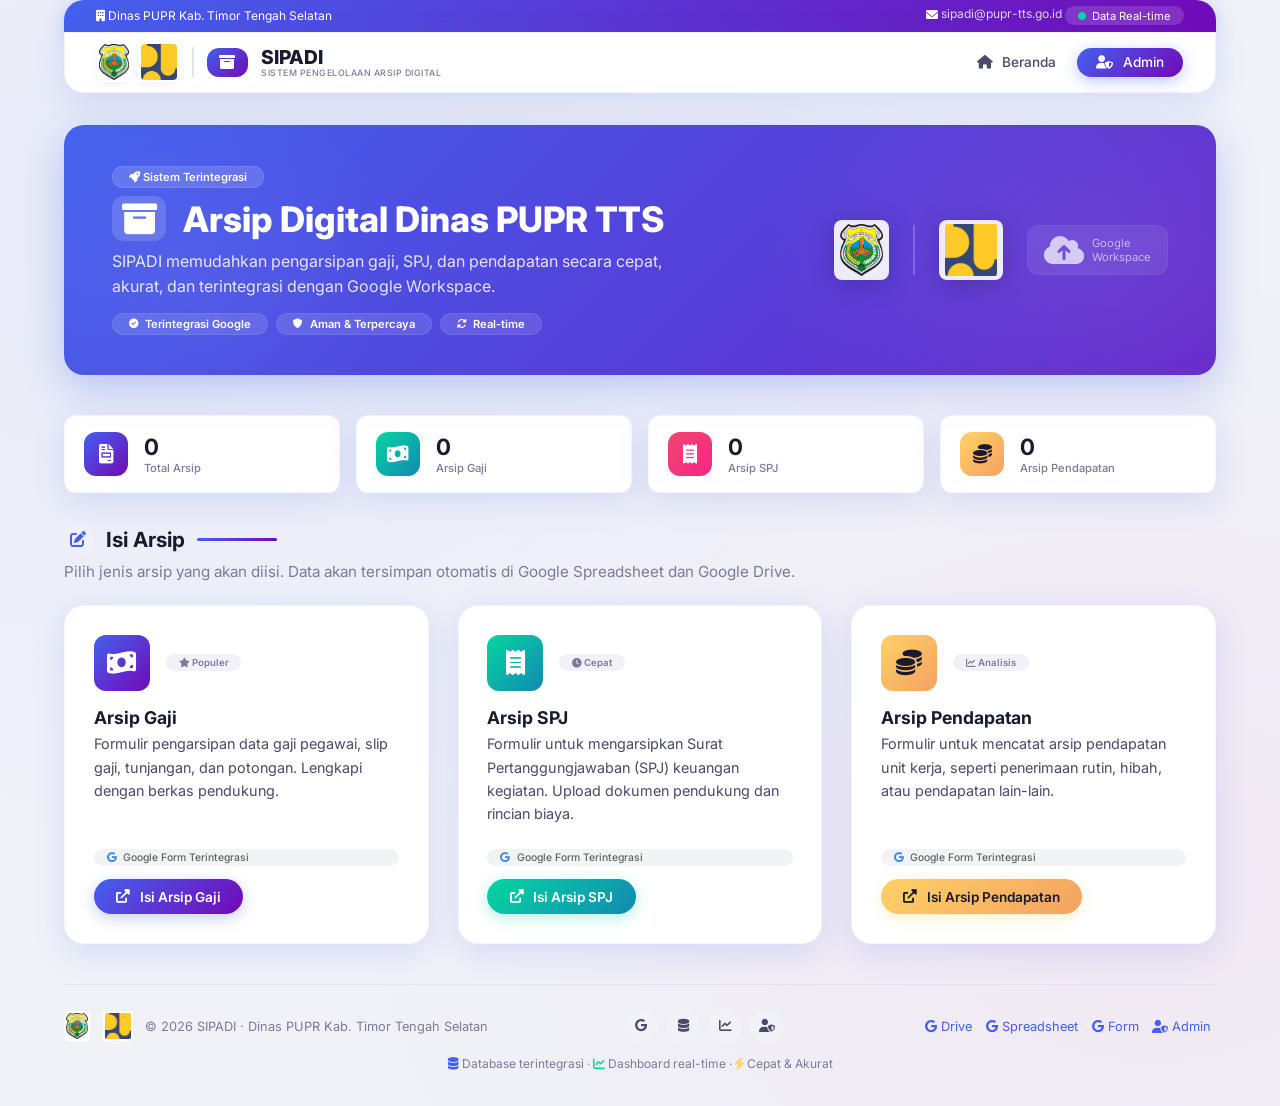
==== indexx.html @ 5a6056a4 "Add files via upload SIPADI website" ====
<!DOCTYPE html>
<html lang="id">
<head>
    <meta charset="UTF-8">
    <meta name="viewport" content="width=device-width, initial-scale=1.0">
    <title>SIPADI · Arsip Digital Dinas PUPR TTS</title>
    <!-- Font Awesome 6 -->
    <link rel="stylesheet" href="https://cdnjs.cloudflare.com/ajax/libs/font-awesome/6.0.0-beta3/css/all.min.css">
    <!-- Google Fonts -->
    <link rel="preconnect" href="https://fonts.googleapis.com">
    <link rel="preconnect" href="https://fonts.gstatic.com" crossorigin>
    <link href="https://fonts.googleapis.com/css2?family=Inter:opsz,wght@14..32,400;14..32,500;14..32,600;14..32,700;14..32,800&display=swap" rel="stylesheet">
    <style>
        /* ============================================
           ROOT VARIABLES
           ============================================ */
        :root {
            --primary: #4361ee;
            --primary-dark: #3a56d4;
            --primary-light: #eef0ff;
            --secondary: #7209b7;
            --accent: #f72585;
            --success: #06d6a0;
            --warning: #ffd166;
            --danger: #ef476f;
            --info: #4cc9f0;
            --gradient-main: linear-gradient(135deg, #4361ee 0%, #7209b7 100%);
            --gradient-success: linear-gradient(135deg, #06d6a0 0%, #118ab2 100%);
            --gradient-warning: linear-gradient(135deg, #ffd166 0%, #f4a261 100%);
            --gradient-danger: linear-gradient(135deg, #ef476f 0%, #f72585 100%);
            --gradient-hero: linear-gradient(135deg, #4361ee 0%, #7209b7 50%, #f72585 100%);
            --text-dark: #1a1a2e;
            --text-medium: #4a4a6a;
            --text-light: #7a7a9a;
            --bg-light: #f0f2f8;
            --bg-white: #ffffff;
            --shadow: 0 8px 32px rgba(67, 97, 238, 0.15);
            --shadow-hover: 0 12px 48px rgba(67, 97, 238, 0.25);
            --radius: 20px;
            --radius-sm: 12px;
            --transition: all 0.3s cubic-bezier(0.4, 0, 0.2, 1);
        }

        * {
            margin: 0;
            padding: 0;
            box-sizing: border-box;
            font-family: 'Inter', sans-serif;
        }

        body {
            background: var(--bg-light);
            color: var(--text-dark);
            min-height: 100vh;
            background-image: 
                radial-gradient(ellipse at 10% 20%, rgba(67, 97, 238, 0.05) 0%, transparent 50%),
                radial-gradient(ellipse at 90% 80%, rgba(247, 37, 133, 0.05) 0%, transparent 50%);
        }

        .app {
            max-width: 1200px;
            margin: 0 auto;
            padding: 0 1.5rem 2rem;
        }

        /* ============================================
           ANIMATIONS
           ============================================ */
        @keyframes float {
            0%, 100% { transform: translateY(0px); }
            50% { transform: translateY(-10px); }
        }

        @keyframes pulse {
            0%, 100% { opacity: 1; }
            50% { opacity: 0.5; }
        }

        @keyframes slideIn {
            from { opacity: 0; transform: translateY(30px); }
            to { opacity: 1; transform: translateY(0); }
        }

        @keyframes gradientShift {
            0% { background-position: 0% 50%; }
            50% { background-position: 100% 50%; }
            100% { background-position: 0% 50%; }
        }

        /* ============================================
           TOP BAR
           ============================================ */
        .top-bar {
            background: var(--gradient-main);
            color: white;
            padding: 0.4rem 2rem;
            border-radius: var(--radius) var(--radius) 0 0;
            display: flex;
            justify-content: space-between;
            align-items: center;
            font-size: 0.75rem;
            flex-wrap: wrap;
            gap: 0.5rem;
            box-shadow: 0 4px 20px rgba(67, 97, 238, 0.3);
        }

        .top-bar a {
            color: rgba(255, 255, 255, 0.8);
            text-decoration: none;
            transition: var(--transition);
        }

        .top-bar a:hover {
            color: white;
        }

        .status-indicator {
            display: inline-flex;
            align-items: center;
            gap: 0.4rem;
            font-size: 0.7rem;
            background: rgba(255, 255, 255, 0.15);
            padding: 0.15rem 0.8rem;
            border-radius: 2rem;
            backdrop-filter: blur(10px);
        }

        .status-indicator i {
            font-size: 0.5rem;
            color: var(--success);
            animation: pulse 2s infinite;
        }

        /* ============================================
           NAVBAR
           ============================================ */
        .navbar {
            background: var(--bg-white);
            border-radius: 0 0 var(--radius) var(--radius);
            padding: 0.6rem 2rem;
            box-shadow: var(--shadow);
            display: flex;
            flex-wrap: wrap;
            align-items: center;
            justify-content: space-between;
            margin-bottom: 2rem;
            border: 1px solid rgba(67, 97, 238, 0.08);
        }

        .logo {
            display: flex;
            align-items: center;
            gap: 0.8rem;
            font-weight: 800;
            font-size: 1.3rem;
            color: var(--text-dark);
        }

        .logo .logo-images {
            display: flex;
            align-items: center;
            gap: 0.5rem;
        }

        .logo .logo-images img {
            height: 40px;
            width: auto;
            object-fit: contain;
            border-radius: 6px;
            background: white;
            padding: 2px;
            box-shadow: 0 2px 8px rgba(0,0,0,0.06);
        }

        .logo .logo-divider {
            width: 2px;
            height: 30px;
            background: #e0e4ec;
        }

        .logo .logo-icon {
            background: var(--gradient-main);
            padding: 0.4rem 0.8rem;
            border-radius: var(--radius-sm);
            color: white;
            font-size: 1rem;
            display: flex;
            align-items: center;
            gap: 0.4rem;
        }

        .logo .logo-text {
            display: flex;
            flex-direction: column;
            line-height: 1.1;
        }

        .logo .logo-text .title {
            font-size: 1.2rem;
            font-weight: 800;
            color: var(--text-dark);
        }

        .logo .logo-text .subtitle {
            font-size: 0.55rem;
            font-weight: 500;
            color: var(--text-light);
            letter-spacing: 0.5px;
            text-transform: uppercase;
        }

        .nav-links {
            display: flex;
            flex-wrap: wrap;
            gap: 0.3rem;
            align-items: center;
        }

        .nav-links a {
            text-decoration: none;
            color: var(--text-medium);
            font-weight: 500;
            padding: 0.4rem 1rem;
            border-radius: 2rem;
            transition: var(--transition);
            font-size: 0.85rem;
        }

        .nav-links a:hover {
            background: var(--primary-light);
            color: var(--primary);
            transform: translateY(-2px);
        }

        .nav-links a i {
            margin-right: 6px;
        }

        .nav-links .btn-admin {
            background: var(--gradient-main);
            color: white;
            padding: 0.4rem 1.2rem;
            box-shadow: 0 4px 15px rgba(67, 97, 238, 0.35);
        }

        .nav-links .btn-admin:hover {
            background: var(--gradient-main);
            color: white;
            transform: translateY(-2px) scale(1.02);
            box-shadow: 0 6px 25px rgba(67, 97, 238, 0.45);
        }

        /* ============================================
           HERO SECTION
           ============================================ */
        .hero {
            background: var(--gradient-hero);
            border-radius: var(--radius);
            padding: 2.5rem 3rem;
            margin-bottom: 2.5rem;
            display: flex;
            flex-wrap: wrap;
            align-items: center;
            justify-content: space-between;
            position: relative;
            overflow: hidden;
            box-shadow: 0 12px 40px rgba(67, 97, 238, 0.3);
            animation: slideIn 0.6s ease-out;
            background-size: 300% 300%;
            animation: gradientShift 8s ease infinite;
        }

        .hero::before {
            content: '';
            position: absolute;
            top: -50%;
            right: -20%;
            width: 60%;
            height: 200%;
            background: radial-gradient(ellipse, rgba(255, 255, 255, 0.08) 0%, transparent 70%);
            pointer-events: none;
        }

        .hero::after {
            content: '';
            position: absolute;
            bottom: -30%;
            left: -10%;
            width: 40%;
            height: 150%;
            background: radial-gradient(ellipse, rgba(255, 255, 255, 0.05) 0%, transparent 70%);
            pointer-events: none;
        }

        .hero-content {
            position: relative;
            z-index: 1;
            flex: 1;
        }

        .hero-content .badge-hero {
            display: inline-block;
            background: rgba(255, 255, 255, 0.15);
            backdrop-filter: blur(10px);
            padding: 0.2rem 1rem;
            border-radius: 2rem;
            font-size: 0.7rem;
            font-weight: 600;
            color: white;
            margin-bottom: 0.5rem;
            border: 1px solid rgba(255, 255, 255, 0.1);
        }

        .hero-content h1 {
            font-size: 2.2rem;
            font-weight: 800;
            color: white;
            line-height: 1.2;
        }

        .hero-content h1 i {
            margin-right: 10px;
            background: rgba(255, 255, 255, 0.15);
            padding: 0.3rem 0.6rem;
            border-radius: var(--radius-sm);
        }

        .hero-content p {
            color: rgba(255, 255, 255, 0.85);
            font-size: 1rem;
            margin: 0.5rem 0 0.8rem;
            max-width: 550px;
            line-height: 1.6;
        }

        .hero-badges {
            display: flex;
            flex-wrap: wrap;
            gap: 0.5rem;
        }

        .hero-badge {
            background: rgba(255, 255, 255, 0.12);
            backdrop-filter: blur(10px);
            padding: 0.2rem 1rem;
            border-radius: 2rem;
            font-size: 0.7rem;
            font-weight: 600;
            color: white;
            border: 1px solid rgba(255, 255, 255, 0.08);
            display: inline-flex;
            align-items: center;
            gap: 0.4rem;
        }

        .hero-badge i {
            font-size: 0.6rem;
        }

        .hero-logo {
            display: flex;
            align-items: center;
            gap: 1.5rem;
            position: relative;
            z-index: 1;
        }

        .hero-logo img {
            height: 60px;
            width: auto;
            object-fit: contain;
            filter: drop-shadow(0 4px 12px rgba(0, 0, 0, 0.2));
            background: rgba(255, 255, 255, 0.9);
            padding: 4px 6px;
            border-radius: 8px;
        }

        .hero-logo .divider {
            width: 2px;
            height: 50px;
            background: rgba(255, 255, 255, 0.2);
        }

        .hero-illustration {
            display: flex;
            align-items: center;
            gap: 0.5rem;
            background: rgba(255, 255, 255, 0.08);
            padding: 0.5rem 1rem;
            border-radius: var(--radius-sm);
            backdrop-filter: blur(10px);
            border: 1px solid rgba(255, 255, 255, 0.05);
        }

        .hero-illustration i {
            font-size: 2rem;
            color: rgba(255, 255, 255, 0.7);
        }

        .hero-illustration span {
            font-size: 0.7rem;
            color: rgba(255, 255, 255, 0.6);
        }

        /* ============================================
           SECTION TITLE
           ============================================ */
        .section-title {
            font-weight: 700;
            font-size: 1.3rem;
            margin: 2rem 0 0.5rem;
            color: var(--text-dark);
            display: flex;
            align-items: center;
            gap: 0.8rem;
        }

        .section-title i {
            color: var(--primary);
            background: var(--primary-light);
            padding: 0.4rem;
            border-radius: var(--radius-sm);
            font-size: 1rem;
        }

        .section-title .title-underline {
            flex: 1;
            height: 3px;
            background: var(--gradient-main);
            border-radius: 2px;
            max-width: 80px;
        }

        .section-desc {
            color: var(--text-light);
            font-size: 0.95rem;
            margin-bottom: 1.5rem;
        }

        /* ============================================
           ARCHIVE CARDS
           ============================================ */
        .archive-grid {
            display: grid;
            grid-template-columns: repeat(auto-fit, minmax(280px, 1fr));
            gap: 1.8rem;
            margin-bottom: 2.5rem;
        }

        .card {
            background: var(--bg-white);
            border-radius: var(--radius);
            padding: 1.8rem;
            border: 1px solid rgba(67, 97, 238, 0.06);
            box-shadow: var(--shadow);
            transition: var(--transition);
            display: flex;
            flex-direction: column;
            position: relative;
            overflow: hidden;
        }

        .card::before {
            content: '';
            position: absolute;
            top: 0;
            left: 0;
            right: 0;
            height: 4px;
            background: var(--gradient-main);
            opacity: 0;
            transition: var(--transition);
        }

        .card:hover {
            transform: translateY(-6px);
            box-shadow: var(--shadow-hover);
            border-color: rgba(67, 97, 238, 0.15);
        }

        .card:hover::before {
            opacity: 1;
        }

        .card .card-icon-wrapper {
            display: flex;
            align-items: center;
            gap: 1rem;
            margin-bottom: 1rem;
        }

        .card-icon {
            width: 56px;
            height: 56px;
            border-radius: var(--radius-sm);
            display: flex;
            align-items: center;
            justify-content: center;
            font-size: 1.6rem;
            color: white;
            flex-shrink: 0;
        }

        .card-icon.gaji {
            background: var(--gradient-main);
        }

        .card-icon.spj {
            background: var(--gradient-success);
        }

        .card-icon.pendapatan {
            background: var(--gradient-warning);
            color: var(--text-dark);
        }

        .card .card-badge {
            font-size: 0.6rem;
            font-weight: 600;
            color: var(--text-light);
            background: var(--bg-light);
            padding: 0.2rem 0.8rem;
            border-radius: 2rem;
        }

        .card h3 {
            font-size: 1.1rem;
            font-weight: 700;
            margin-bottom: 0.3rem;
            color: var(--text-dark);
        }

        .card p {
            color: var(--text-medium);
            line-height: 1.6;
            font-size: 0.9rem;
            flex: 1;
            margin-bottom: 1.2rem;
        }

        .card .btn {
            display: inline-flex;
            align-items: center;
            gap: 0.6rem;
            padding: 0.6rem 1.4rem;
            border-radius: 3rem;
            font-weight: 600;
            text-decoration: none;
            border: none;
            transition: var(--transition);
            font-size: 0.85rem;
            cursor: pointer;
            align-self: flex-start;
            background: var(--gradient-main);
            color: white;
            box-shadow: 0 4px 15px rgba(67, 97, 238, 0.3);
        }

        .card .btn:hover {
            transform: translateY(-2px) scale(1.02);
            box-shadow: 0 6px 25px rgba(67, 97, 238, 0.4);
        }

        .card .btn.btn-success {
            background: var(--gradient-success);
            box-shadow: 0 4px 15px rgba(6, 214, 160, 0.3);
        }

        .card .btn.btn-success:hover {
            box-shadow: 0 6px 25px rgba(6, 214, 160, 0.4);
        }

        .card .btn.btn-warning {
            background: var(--gradient-warning);
            box-shadow: 0 4px 15px rgba(255, 209, 102, 0.3);
            color: var(--text-dark);
        }

        .card .btn.btn-warning:hover {
            box-shadow: 0 6px 25px rgba(255, 209, 102, 0.4);
        }

        .card .badge-google {
            display: inline-flex;
            align-items: center;
            gap: 0.4rem;
            background: #f1f3f4;
            color: #5f6368;
            font-size: 0.65rem;
            padding: 0.15rem 0.8rem;
            border-radius: 2rem;
            font-weight: 500;
            margin-top: 0.3rem;
        }

        .card .badge-google i {
            color: #4285f4;
        }

        /* ============================================
           STATS MINI - DATA REAL
           ============================================ */
        .stats-mini {
            display: grid;
            grid-template-columns: repeat(auto-fit, minmax(150px, 1fr));
            gap: 1rem;
            margin: 1.5rem 0 2rem;
        }

        .stat-mini-box {
            background: var(--bg-white);
            border-radius: var(--radius-sm);
            padding: 1rem 1.2rem;
            border: 1px solid rgba(67, 97, 238, 0.06);
            box-shadow: var(--shadow);
            display: flex;
            align-items: center;
            gap: 1rem;
            transition: var(--transition);
        }

        .stat-mini-box:hover {
            transform: translateY(-3px);
            box-shadow: var(--shadow-hover);
        }

        .stat-mini-box .stat-icon {
            width: 44px;
            height: 44px;
            border-radius: var(--radius-sm);
            display: flex;
            align-items: center;
            justify-content: center;
            font-size: 1.2rem;
            color: white;
            flex-shrink: 0;
        }

        .stat-mini-box .stat-icon.blue { background: var(--gradient-main); }
        .stat-mini-box .stat-icon.green { background: var(--gradient-success); }
        .stat-mini-box .stat-icon.pink { background: var(--gradient-danger); }
        .stat-mini-box .stat-icon.orange { background: var(--gradient-warning); color: var(--text-dark); }

        .stat-mini-box .stat-info .number {
            font-size: 1.4rem;
            font-weight: 700;
            color: var(--text-dark);
            line-height: 1.2;
        }

        .stat-mini-box .stat-info .label {
            font-size: 0.7rem;
            color: var(--text-light);
            font-weight: 500;
        }

        .stat-mini-box .stat-info .loading-text {
            font-size: 0.7rem;
            color: var(--text-light);
            animation: pulse 1.5s infinite;
        }

        /* ============================================
           FOOTER
           ============================================ */
        .footer {
            margin-top: 2.5rem;
            padding-top: 1.5rem;
            border-top: 1px solid rgba(67, 97, 238, 0.08);
            display: flex;
            flex-wrap: wrap;
            justify-content: space-between;
            align-items: center;
            gap: 1rem;
            color: var(--text-light);
            font-size: 0.8rem;
        }

        .footer a {
            color: var(--primary);
            text-decoration: none;
            margin: 0 0.3rem;
            transition: var(--transition);
        }

        .footer a:hover {
            color: var(--secondary);
            text-decoration: underline;
        }

        .footer .footer-brand {
            display: flex;
            align-items: center;
            gap: 0.8rem;
        }

        .footer .footer-brand img {
            height: 30px;
            width: auto;
            object-fit: contain;
            background: white;
            padding: 2px;
            border-radius: 4px;
        }

        .footer .footer-social {
            display: flex;
            gap: 0.5rem;
        }

        .footer .footer-social a {
            width: 34px;
            height: 34px;
            border-radius: 50%;
            background: var(--bg-light);
            display: flex;
            align-items: center;
            justify-content: center;
            transition: var(--transition);
            color: var(--text-medium);
            text-decoration: none;
            margin: 0;
        }

        .footer .footer-social a:hover {
            background: var(--gradient-main);
            color: white;
            transform: translateY(-3px);
            text-decoration: none;
        }

        /* ============================================
           RESPONSIVE
           ============================================ */
        @media (max-width: 768px) {
            .top-bar {
                padding: 0.4rem 1rem;
                font-size: 0.65rem;
                flex-direction: column;
                text-align: center;
                border-radius: var(--radius-sm) var(--radius-sm) 0 0;
            }

            .navbar {
                flex-direction: column;
                align-items: stretch;
                gap: 0.5rem;
                border-radius: 0 0 var(--radius-sm) var(--radius-sm);
                padding: 1rem;
            }

            .logo {
                justify-content: center;
                flex-wrap: wrap;
            }

            .logo .logo-images img {
                height: 32px;
            }

            .logo .logo-text .title {
                font-size: 1rem;
            }

            .logo .logo-text .subtitle {
                font-size: 0.5rem;
            }

            .logo .logo-divider {
                display: none;
            }

            .nav-links {
                justify-content: center;
            }

            .nav-links a {
                font-size: 0.75rem;
                padding: 0.3rem 0.7rem;
            }

            .app {
                padding: 0 1rem 1.5rem;
            }

            .hero {
                padding: 1.8rem 1.5rem;
                flex-direction: column;
                text-align: center;
                border-radius: var(--radius-sm);
            }

            .hero-content h1 {
                font-size: 1.5rem;
            }

            .hero-content p {
                font-size: 0.9rem;
            }

            .hero-logo {
                margin-top: 1.2rem;
                flex-wrap: wrap;
                justify-content: center;
            }

            .hero-logo img {
                height: 45px;
            }

            .hero-logo .divider {
                display: none;
            }

            .hero-illustration {
                display: none;
            }

            .hero-badges {
                justify-content: center;
            }

            .archive-grid {
                grid-template-columns: 1fr;
                gap: 1.2rem;
            }

            .stats-mini {
                grid-template-columns: 1fr 1fr;
            }

            .footer {
                flex-direction: column;
                text-align: center;
            }
        }

        @media (max-width: 480px) {
            .hero-content h1 {
                font-size: 1.2rem;
            }

            .hero-content p {
                font-size: 0.8rem;
            }

            .hero {
                padding: 1.2rem;
            }

            .card {
                padding: 1.2rem;
            }

            .card h3 {
                font-size: 1rem;
            }

            .card .btn {
                font-size: 0.75rem;
                padding: 0.4rem 1rem;
            }

            .stats-mini {
                grid-template-columns: 1fr 1fr;
                gap: 0.6rem;
            }

            .stat-mini-box {
                padding: 0.8rem;
            }

            .stat-mini-box .stat-info .number {
                font-size: 1.1rem;
            }

            .logo .logo-images img {
                height: 28px;
            }

            .logo .logo-icon {
                font-size: 0.8rem;
                padding: 0.2rem 0.6rem;
            }

            .logo .logo-text .title {
                font-size: 0.9rem;
            }
        }
    </style>
</head>
<body>
    <div class="app">

        <!-- ===== TOP BAR ===== -->
        <div class="top-bar">
            <span><i class="fas fa-building"></i> Dinas PUPR Kab. Timor Tengah Selatan</span>
            <span>
                <i class="fas fa-envelope"></i> <a href="mailto:sipadi@pupr-tts.go.id">sipadi@pupr-tts.go.id</a>
                <span class="status-indicator">
                    <i class="fas fa-circle"></i> Data Real-time
                </span>
            </span>
        </div>

        <!-- ===== NAVBAR ===== -->
        <nav class="navbar">
            <div class="logo">
                <div class="logo-images">
                    <img src="img/tts.png" alt="Logo TTS" onerror="this.style.display='none'">
                    <img src="img/pupr.png" alt="Logo PUPR" onerror="this.style.display='none'">
                </div>
                <span class="logo-divider"></span>
                <span class="logo-icon"><i class="fas fa-archive"></i></span>
                <div class="logo-text">
                    <span class="title">SIPADI</span>
                    <span class="subtitle">Sistem Pengelolaan Arsip Digital</span>
                </div>
            </div>
            <div class="nav-links">
                <a href="#" class="active"><i class="fas fa-home"></i> Beranda</a>
                <a href="admin/index.html" class="btn-admin"><i class="fas fa-user-shield"></i> Admin</a>
            </div>
        </nav>

        <!-- ===== HERO ===== -->
        <div class="hero">
            <div class="hero-content">
                <span class="badge-hero"><i class="fas fa-rocket"></i> Sistem Terintegrasi</span>
                <h1><i class="fas fa-archive"></i> Arsip Digital Dinas PUPR TTS</h1>
                <p>SIPADI memudahkan pengarsipan gaji, SPJ, dan pendapatan secara cepat, akurat, dan terintegrasi dengan Google Workspace.</p>
                <div class="hero-badges">
                    <span class="hero-badge"><i class="fas fa-check-circle"></i> Terintegrasi Google</span>
                    <span class="hero-badge"><i class="fas fa-shield-alt"></i> Aman & Terpercaya</span>
                    <span class="hero-badge"><i class="fas fa-sync-alt"></i> Real-time</span>
                </div>
            </div>
            <div class="hero-logo">
                <img src="img/tts.png" alt="Logo TTS" onerror="this.style.display='none'">
                <span class="divider"></span>
                <img src="img/pupr.png" alt="Logo PUPR" onerror="this.style.display='none'">
                <div class="hero-illustration">
                    <i class="fas fa-cloud-upload-alt"></i>
                    <span>Google<br>Workspace</span>
                </div>
            </div>
        </div>

        <!-- ===== STATS MINI - DATA REAL ===== -->
        <div class="stats-mini" id="statsMini">
            <div class="stat-mini-box">
                <div class="stat-icon blue"><i class="fas fa-file-invoice"></i></div>
                <div class="stat-info">
                    <div class="number" id="totalArsipHome">0</div>
                    <div class="label">Total Arsip</div>
                </div>
            </div>
            <div class="stat-mini-box">
                <div class="stat-icon green"><i class="fas fa-money-bill-wave"></i></div>
                <div class="stat-info">
                    <div class="number" id="totalGajiHome">0</div>
                    <div class="label">Arsip Gaji</div>
                </div>
            </div>
            <div class="stat-mini-box">
                <div class="stat-icon pink"><i class="fas fa-receipt"></i></div>
                <div class="stat-info">
                    <div class="number" id="totalSpjHome">0</div>
                    <div class="label">Arsip SPJ</div>
                </div>
            </div>
            <div class="stat-mini-box">
                <div class="stat-icon orange"><i class="fas fa-coins"></i></div>
                <div class="stat-info">
                    <div class="number" id="totalPendapatanHome">0</div>
                    <div class="label">Arsip Pendapatan</div>
                </div>
            </div>
        </div>

        <!-- ===== 3 KARTU ARSIP ===== -->
        <div class="section-title">
            <i class="fas fa-pen-to-square"></i>
            Isi Arsip
            <span class="title-underline"></span>
        </div>
        <p class="section-desc">Pilih jenis arsip yang akan diisi. Data akan tersimpan otomatis di Google Spreadsheet dan Google Drive.</p>

        <div class="archive-grid">
            <!-- Kartu 1: Gaji -->
            <div class="card">
                <div class="card-icon-wrapper">
                    <div class="card-icon gaji"><i class="fas fa-money-bill-wave"></i></div>
                    <span class="card-badge"><i class="fas fa-star"></i> Populer</span>
                </div>
                <h3>Arsip Gaji</h3>
                <p>Formulir pengarsipan data gaji pegawai, slip gaji, tunjangan, dan potongan. Lengkapi dengan berkas pendukung.</p>
                <span class="badge-google"><i class="fab fa-google"></i> Google Form Terintegrasi</span>
                <a href="https://docs.google.com/forms/d/e/1FAIpQLSfBJQVi9Hkmk_QELGIT2fK3oqCcKKzr6zhpUu_swXNWXK4Olw/viewform?usp=send_form" target="_blank" class="btn" style="margin-top:0.8rem;">
                    <i class="fas fa-external-link-alt"></i> Isi Arsip Gaji
                </a>
            </div>

            <!-- Kartu 2: SPJ -->
            <div class="card">
                <div class="card-icon-wrapper">
                    <div class="card-icon spj"><i class="fas fa-receipt"></i></div>
                    <span class="card-badge"><i class="fas fa-clock"></i> Cepat</span>
                </div>
                <h3>Arsip SPJ</h3>
                <p>Formulir untuk mengarsipkan Surat Pertanggungjawaban (SPJ) keuangan kegiatan. Upload dokumen pendukung dan rincian biaya.</p>
                <span class="badge-google"><i class="fab fa-google"></i> Google Form Terintegrasi</span>
                <a href="https://docs.google.com/forms/d/e/1FAIpQLSeWbAnrwHi4Z6IFyPczdVVypeqtmKqGpEwiMTOrUDHfQBlxRw/viewform?usp=send_form" target="_blank" class="btn btn-success" style="margin-top:0.8rem;">
                    <i class="fas fa-external-link-alt"></i> Isi Arsip SPJ
                </a>
            </div>

            <!-- Kartu 3: Pendapatan -->
            <div class="card">
                <div class="card-icon-wrapper">
                    <div class="card-icon pendapatan"><i class="fas fa-coins"></i></div>
                    <span class="card-badge"><i class="fas fa-chart-line"></i> Analisis</span>
                </div>
                <h3>Arsip Pendapatan</h3>
                <p>Formulir untuk mencatat arsip pendapatan unit kerja, seperti penerimaan rutin, hibah, atau pendapatan lain-lain.</p>
                <span class="badge-google"><i class="fab fa-google"></i> Google Form Terintegrasi</span>
                <a href="https://docs.google.com/forms/d/e/1FAIpQLSchV4s_5f2FjY9m0L8W1w7Mo2ErhPB3JsD2ATX6sOryTKbMSQ/viewform?usp=send_form" target="_blank" class="btn btn-warning" style="margin-top:0.8rem;">
                    <i class="fas fa-external-link-alt"></i> Isi Arsip Pendapatan
                </a>
            </div>
        </div>

        <!-- ===== FOOTER ===== -->
        <div class="footer">
            <div class="footer-brand">
                <img src="img/tts.png" alt="TTS" onerror="this.style.display='none'">
                <img src="img/pupr.png" alt="PUPR" onerror="this.style.display='none'">
                <span>© 2026 SIPADI · Dinas PUPR Kab. Timor Tengah Selatan</span>
            </div>
            <div class="footer-social">
                <a href="#"><i class="fab fa-google"></i></a>
                <a href="#"><i class="fas fa-database"></i></a>
                <a href="#"><i class="fas fa-chart-line"></i></a>
                <a href="admin/index.html"><i class="fas fa-user-shield"></i></a>
            </div>
            <span>
                <a href="#"><i class="fab fa-google"></i> Drive</a>
                <a href="#"><i class="fab fa-google"></i> Spreadsheet</a>
                <a href="#"><i class="fab fa-google"></i> Form</a>
                <a href="admin/index.html"><i class="fas fa-user-shield"></i> Admin</a>
            </span>
        </div>

        <div style="text-align:center; font-size:0.75rem; color:var(--text-light); padding:0.8rem 0 0.2rem;">
            <i class="fas fa-database" style="color:var(--primary);"></i> Database terintegrasi · 
            <i class="fas fa-chart-line" style="color:var(--success);"></i> Dashboard real-time · 
            <i class="fas fa-bolt" style="color:var(--warning);"></i> Cepat & Akurat
        </div>
    </div>

    <!-- ===== JAVASCRIPT UNTUK MENGAMBIL DATA REAL ===== -->
    <script>
        /**
         * ============================================
         * SCRIPT INDEX - Mengambil Data Real dari Admin
         * ============================================
         */
        
        // Link CSV yang sama dengan admin
        const CSV_URLS = {
            gaji: 'https://docs.google.com/spreadsheets/d/e/2PACX-1vQRHfk7N8mH_aqtXb5CkYgM-eljBJIAAJTZm64_DpjfJnPjVGr5XVEOfQULwU9WnPdSW19HTK7kPvBy/pub?output=csv',
            spj: 'https://docs.google.com/spreadsheets/d/e/2PACX-1vRn_PZVaLhCSrdT6nNOLmXLBKwiGIke69_9mZUD0wq0Wjv-4BY7sfKgsvJTQjiV-UpnVIyJfoBFyPux/pub?output=csv',
            pendapatan: 'https://docs.google.com/spreadsheets/d/e/2PACX-1vR0DzeTB-OsTHj7_-38kzUNZKM-d1uo8rUuSXDFZXKt3yQYdDRKFyZnZhqIL3dzA9ROuns4Zpr8rASp/pub?output=csv'
        };

        // Fungsi untuk mengambil data dari CSV
        async function fetchCSVData(url) {
            try {
                const response = await fetch(url);
                if (!response.ok) throw new Error(`HTTP error! status: ${response.status}`);
                const csvText = await response.text();
                const rows = csvText.split('\n').filter(row => row.trim() !== '');
                
                // Skip header
                let startRow = 0;
                if (rows.length > 0) {
                    const firstRow = rows[0].toLowerCase();
                    if (firstRow.includes('nomor') || firstRow.includes('no') || 
                        firstRow.includes('dokumen') || firstRow.includes('tanggal')) {
                        startRow = 1;
                    }
                }
                
                // Hitung jumlah data (non-header, non-empty)
                let count = 0;
                for (let i = startRow; i < rows.length; i++) {
                    const cols = rows[i].split(',').map(c => c.trim());
                    if (cols.length > 0 && cols[0] && cols[0].length > 1) {
                        // Skip jika ini header (jika tidak terdeteksi sebelumnya)
                        if (!cols[0].toLowerCase().includes('nomor') && 
                            !cols[0].toLowerCase().includes('no')) {
                            count++;
                        }
                    }
                }
                return count;
            } catch (error) {
                console.warn('Error fetching CSV:', error);
                return 0;
            }
        }

        // Fungsi untuk update statistik
        async function updateStats() {
            // Tampilkan loading
            document.querySelectorAll('.stat-mini-box .stat-info .number').forEach(el => {
                el.textContent = '...';
            });

            try {
                // Ambil data dari semua CSV secara paralel
                const [gajiCount, spjCount, pendapatanCount] = await Promise.all([
                    fetchCSVData(CSV_URLS.gaji),
                    fetchCSVData(CSV_URLS.spj),
                    fetchCSVData(CSV_URLS.pendapatan)
                ]);

                const total = gajiCount + spjCount + pendapatanCount;

                // Update DOM
                document.getElementById('totalArsipHome').textContent = total;
                document.getElementById('totalGajiHome').textContent = gajiCount;
                document.getElementById('totalSpjHome').textContent = spjCount;
                document.getElementById('totalPendapatanHome').textContent = pendapatanCount;

                console.log(`✅ Data real dimuat: Total=${total}, Gaji=${gajiCount}, SPJ=${spjCount}, Pendapatan=${pendapatanCount}`);

            } catch (error) {
                console.error('Error updating stats:', error);
                document.querySelectorAll('.stat-mini-box .stat-info .number').forEach(el => {
                    el.textContent = '0';
                });
            }
        }

        // Jalankan saat halaman dimuat
        document.addEventListener('DOMContentLoaded', function() {
            // Tampilkan loading
            console.log('📊 Memuat data real dari spreadsheet...');
            updateStats();

            // Refresh setiap 30 detik
            setInterval(updateStats, 30000);
        });

        console.log('✅ SIPADI - Menampilkan data real dari Google Spreadsheet!');
        console.log('📌 Data akan diperbarui setiap 30 detik.');
    </script>
</body>
</html>
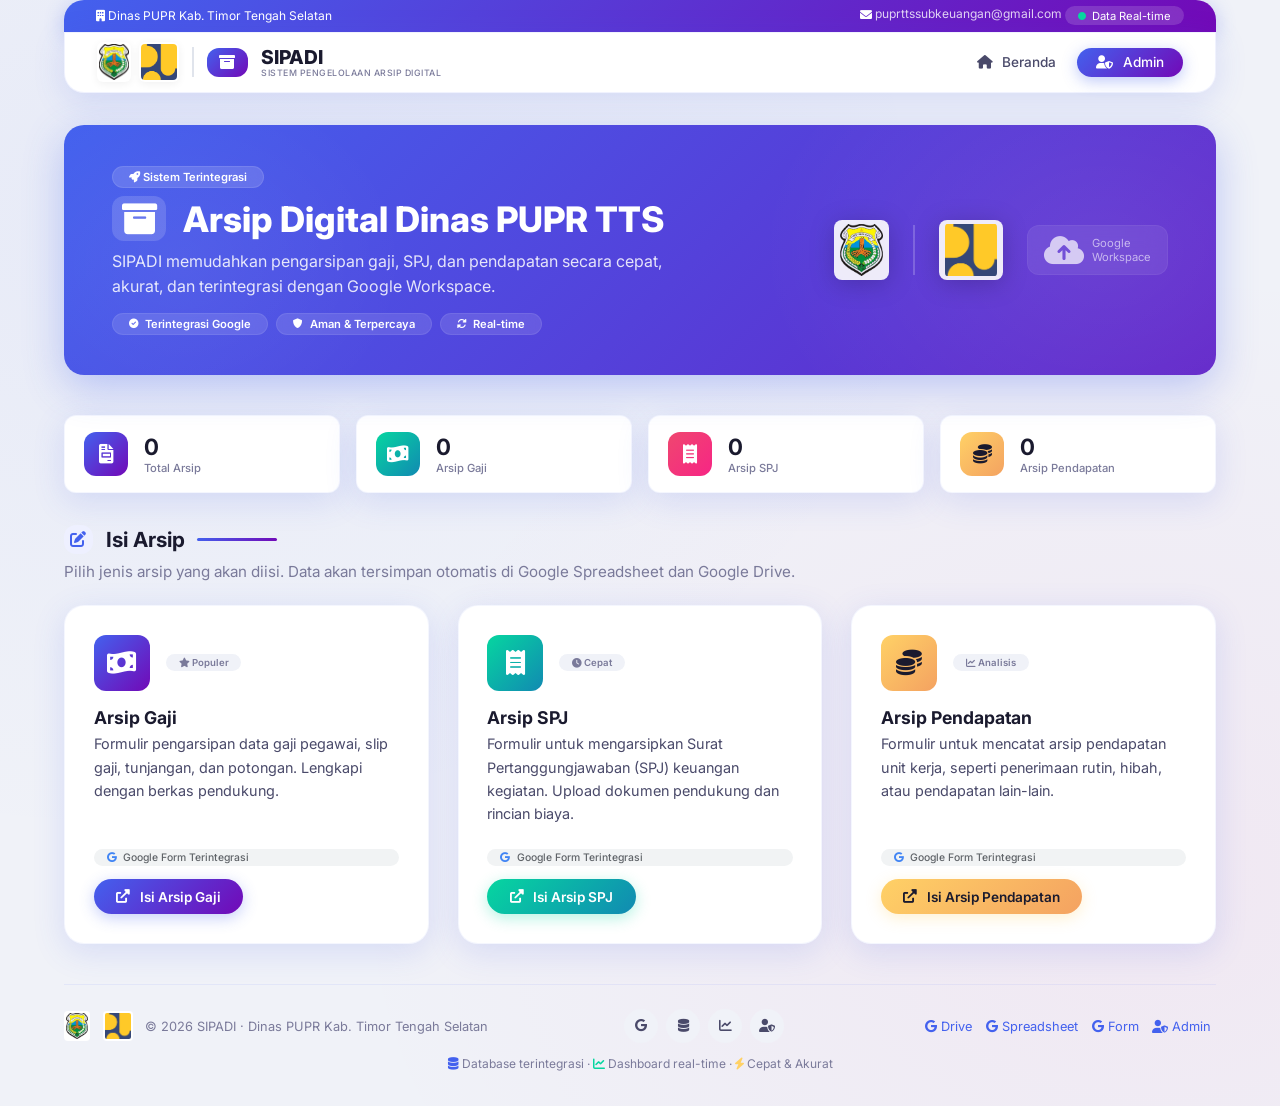
==== commit 77fd4c00: "Update indexx.html" ====
--- a/indexx.html
+++ b/indexx.html
@@ -4,6 +4,13 @@
     <meta charset="UTF-8">
     <meta name="viewport" content="width=device-width, initial-scale=1.0">
     <title>SIPADI · Arsip Digital Dinas PUPR TTS</title>
+    
+    <!-- ===== FAVICON ===== -->
+    <link rel="icon" type="image/png" sizes="32x32" href="img/favicon.png">
+    <link rel="icon" type="image/png" sizes="16x16" href="img/favicon.png">
+    <link rel="shortcut icon" href="img/favicon.ico">
+    <link rel="apple-touch-icon" sizes="180x180" href="img/favicon.png">
+    
     <!-- Font Awesome 6 -->
     <link rel="stylesheet" href="https://cdnjs.cloudflare.com/ajax/libs/font-awesome/6.0.0-beta3/css/all.min.css">
     <!-- Google Fonts -->
@@ -654,12 +661,6 @@
             font-weight: 500;
         }
 
-        .stat-mini-box .stat-info .loading-text {
-            font-size: 0.7rem;
-            color: var(--text-light);
-            animation: pulse 1.5s infinite;
-        }
-
         /* ============================================
            FOOTER
            ============================================ */
@@ -896,7 +897,7 @@
         <div class="top-bar">
             <span><i class="fas fa-building"></i> Dinas PUPR Kab. Timor Tengah Selatan</span>
             <span>
-                <i class="fas fa-envelope"></i> <a href="mailto:sipadi@pupr-tts.go.id">sipadi@pupr-tts.go.id</a>
+                <i class="fas fa-envelope"></i> <a href="mailto:puprttssubkeuangan@gmail.com">puprttssubkeuangan@gmail.com</a>
                 <span class="status-indicator">
                     <i class="fas fa-circle"></i> Data Real-time
                 </span>
@@ -1145,11 +1146,8 @@
 
         // Jalankan saat halaman dimuat
         document.addEventListener('DOMContentLoaded', function() {
-            // Tampilkan loading
             console.log('📊 Memuat data real dari spreadsheet...');
             updateStats();
-
-            // Refresh setiap 30 detik
             setInterval(updateStats, 30000);
         });
 
@@ -1157,4 +1155,4 @@
         console.log('📌 Data akan diperbarui setiap 30 detik.');
     </script>
 </body>
-</html>+</html>
